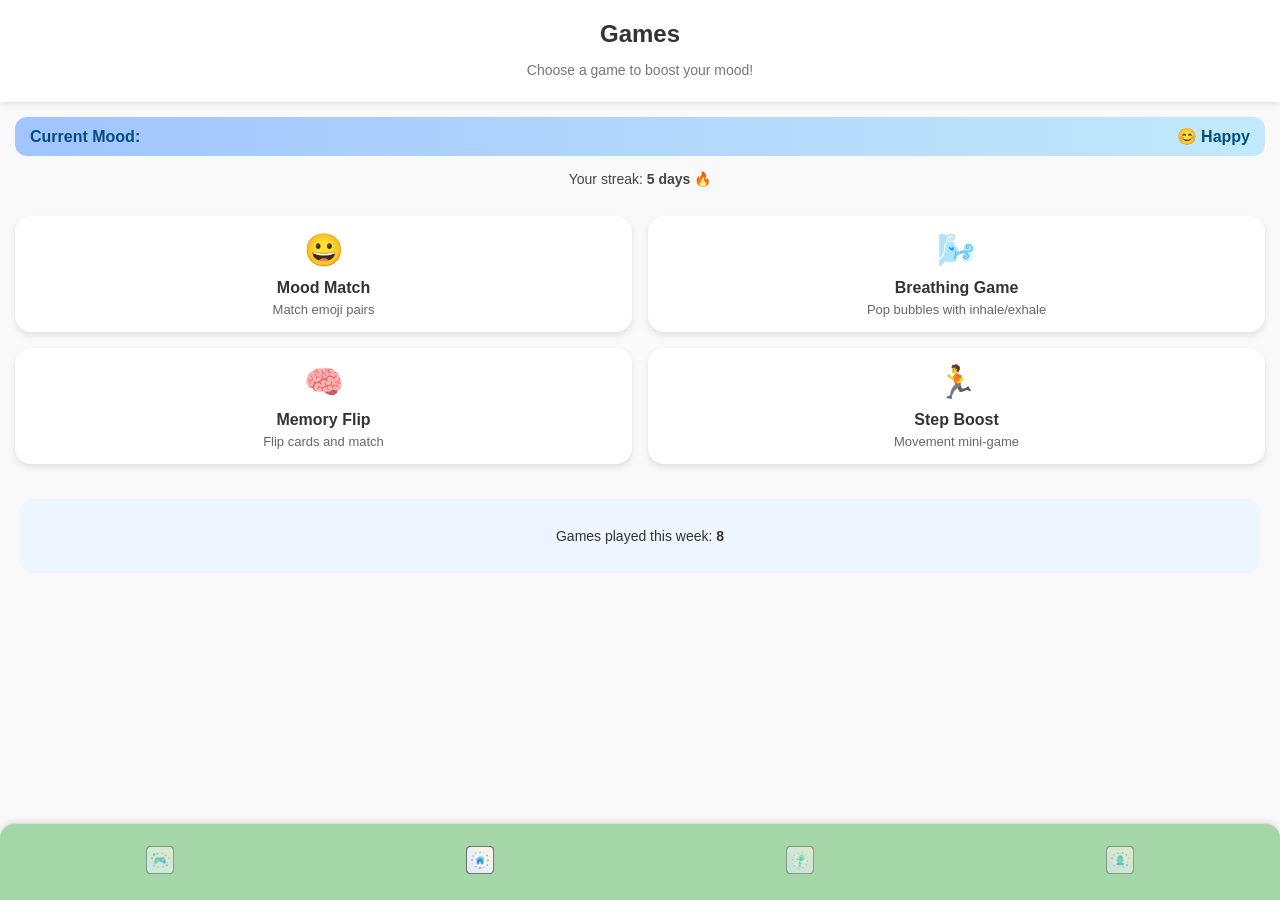
==== games.html @ 428bb930 "Add files via upload" ====
<!DOCTYPE html>
<html lang="en">
<head>
  <meta charset="UTF-8">
  <meta name="viewport" content="width=device-width, initial-scale=1.0">
  <title>Games</title>
  <link rel="stylesheet" href="style.css">
</head>
<body>
  <!-- Header -->
  <header class="games-header">
    <h1>Games</h1>
    <p class="subtitle">Choose a game to boost your mood!</p>
  </header>

  <!-- Current Mood Ribbon -->
  <div class="mood-ribbon">
    <span>Current Mood:</span>
    <span class="mood-status">😊 Happy</span>
  </div>

  <!-- Streak -->
  <div class="streak">
    <p>Your streak: <strong>5 days 🔥</strong></p>
  </div>

  <!-- Games Grid -->
  <section class="games-grid">
    <div class="game-card" onclick="openGame('mood-match.html')">
      <div class="icon">😀</div>
      <h3>Mood Match</h3>
      <p>Match emoji pairs</p>
    </div>
    <div class="game-card" onclick="openGame('breathing.html')">
      <div class="icon">🌬️</div>
      <h3>Breathing Game</h3>
      <p>Pop bubbles with inhale/exhale</p>
    </div>
    <div class="game-card" onclick="openGame('memory-flip.html')">
      <div class="icon">🧠</div>
      <h3>Memory Flip</h3>
      <p>Flip cards and match</p>
    </div>
    <div class="game-card" onclick="openGame('step-boost.html')">
      <div class="icon">🏃</div>
      <h3>Step Boost</h3>
      <p>Movement mini-game</p>
    </div>
  </section>

  <!-- Leaderboard/Progress Section -->
  <div class="progress-section">
    <p>Games played this week: <strong>8</strong></p>
  </div>

  <!-- Bottom Navigation -->
  <nav class="bottom-nav">
    <a href="games.html"><img src="assets/games-icon.png" alt="Games"></a>
    <a href="home.html" class="active"><img src="assets/home-icon.png" alt="Home"></a>
    <a href="plant.html"><img src="assets/plant.png" alt="Plant"></a>
    <a href="profile.html"><img src="assets/avatar-profile.png" alt="Profile"></a>
  </nav>

  <script src="games.js"></script>
</body>
</html>
---- style.css ----
/* ===== Buffer Page Styles ===== */
.buffer-page {
  margin: 0;
  height: 100vh;
  display: flex;
  justify-content: center;
  align-items: center;
  background-color: #ffffff; /* Change if needed */
}

.buffer-logo {
  max-width: 200px;
  width: 60%;
  height: auto;
}

/* ===== Login Page Styles ===== */
.login-page {
  margin: 0;
  height: 100vh;
  display: flex;
  justify-content: center;
  align-items: center;
  background-color: #f9f9f9;
  font-family: Arial, sans-serif;
}

.login-container {
  width: 90%;
  max-width: 350px;
  padding: 2rem;
  border-radius: 12px;
  background: #fff;
  box-shadow: 0 4px 12px rgba(0,0,0,0.1);
  text-align: center;
}

.login-logo {
  max-width: 100px;
  margin-bottom: 1rem;
}

.login-title {
  margin-bottom: 1.5rem;
  font-size: 1.5rem;
  color: #333;
}

.login-form {
  display: flex;
  flex-direction: column;
  gap: 1rem;
}

.login-input {
  padding: 0.8rem;
  border: 1px solid #ddd;
  border-radius: 8px;
  font-size: 1rem;
}

.login-btn {
  padding: 0.8rem;
  background-color: #4a90e2;
  color: #fff;
  border: none;
  border-radius: 8px;
  font-size: 1rem;
  cursor: pointer;
}

.login-btn:hover {
  background-color: #357ab8;
}

.login-extra {
  margin-top: 1rem;
  font-size: 0.9rem;
}

/* ===== Sign Up Page Styles ===== */
.signup-page {
  margin: 0;
  height: 100vh;
  display: flex;
  justify-content: center;
  align-items: center;
  background-color: #f9f9f9;
  font-family: Arial, sans-serif;
}

.signup-container {
  width: 90%;
  max-width: 400px;
  padding: 2rem;
  border-radius: 12px;
  background: #fff;
  box-shadow: 0 4px 12px rgba(0,0,0,0.1);
  text-align: center;
}

.signup-logo {
  max-width: 100px;
  margin-bottom: 1rem;
}

.signup-title {
  margin-bottom: 1.5rem;
  font-size: 1.5rem;
  color: #333;
}

.signup-form {
  display: flex;
  flex-direction: column;
  gap: 1rem;
}

.signup-input {
  padding: 0.8rem;
  border: 1px solid #ddd;
  border-radius: 8px;
  font-size: 1rem;
}

.signup-terms {
  font-size: 0.9rem;
  text-align: left;
  margin: 0.5rem 0;
  display: flex;
  align-items: center;
  gap: 0.5rem;
}

.signup-terms a {
  color: #4a90e2;
  text-decoration: none;
}

.signup-terms a:hover {
  text-decoration: underline;
}

.signup-btn {
  padding: 0.8rem;
  background-color: #4a90e2;
  color: #fff;
  border: none;
  border-radius: 8px;
  font-size: 1rem;
  cursor: pointer;
}

.signup-btn:hover {
  background-color: #357ab8;
}

.signup-extra {
  margin-top: 1rem;
  font-size: 0.9rem;
}

/* ===== Personal Info Page ===== */
.personal-page {
  margin: 0;
  font-family: Arial, sans-serif;
  background: linear-gradient(to bottom, #d7f1ff, #a4d4f7);
  min-height: 100vh;
  display: flex;
  justify-content: center;
  align-items: flex-start;
  padding: 20px;
}

.personal-container {
  background: #fff;
  padding: 20px;
  border-radius: 12px;
  max-width: 400px;
  width: 100%;
  box-shadow: 0 4px 10px rgba(0,0,0,0.1);
}

.intro-section {
  text-align: center;
  margin-bottom: 20px;
}

.mascot {
  max-width: 100px;
  display: block;
  margin: 0 auto 10px;
}

.intro-text {
  font-size: 14px;
  color: #333;
}

label {
  display: block;
  margin: 10px 0 5px;
  font-weight: bold;
  font-size: 14px;
}

input[type="text"],
input[type="number"],
select {
  width: 100%;
  padding: 8px;
  border-radius: 6px;
  border: 1px solid #ccc;
  margin-bottom: 10px;
  font-size: 14px;
}

.section-title {
  margin: 15px 0 5px;
  font-weight: bold;
}

.chip-group {
  display: flex;
  flex-wrap: wrap;
  gap: 8px;
  margin-bottom: 15px;
}

.chip {
  padding: 6px 12px;
  border-radius: 20px;
  border: 1px solid #555;
  background: #f0f0f0;
  cursor: pointer;
  font-size: 12px;
}

.chip.active {
  background: #4caf50;
  color: #fff;
}

.checkbox-group {
  display: flex;
  flex-direction: column;
  gap: 6px;
  margin-bottom: 15px;
}

.submit-btn {
  width: 100%;
  padding: 10px;
  border: none;
  border-radius: 8px;
  background: #4caf50;
  color: white;
  font-size: 16px;
  cursor: pointer;

  
}

/* ===== Mood Page Styles ===== */
.mood-page {
  margin: 0;
  height: 100vh;
  display: flex;
  justify-content: center;
  align-items: center;
  background: linear-gradient(to bottom, #b6d4e3, #ffffff);
  font-family: Arial, sans-serif;
}

.mood-container {
  text-align: center;
  width: 90%;
  max-width: 400px;
  background: #ffffffdd;
  padding: 20px;
  border-radius: 12px;
  box-shadow: 0px 4px 10px rgba(0,0,0,0.1);
}

.slider-wrapper {
  position: relative;
  width: 100%;
  margin: 20px 0;
}

.mood-slider {
  width: 100%;
  -webkit-appearance: none;
  height: 8px;
  border-radius: 4px;
  background: #ddd;
  outline: none;
  margin-bottom: 40px; /* space for icons */
}

.mood-slider::-webkit-slider-thumb {
  -webkit-appearance: none;
  width: 24px;
  height: 24px;
  border-radius: 50%;
  background: #4cafef;
  cursor: pointer;
  box-shadow: 0px 2px 5px rgba(0,0,0,0.2);
}

.mood-slider::-moz-range-thumb {
  width: 24px;
  height: 24px;
  border-radius: 50%;
  background: #4cafef;
  cursor: pointer;
}

.mood-icons {
  display: flex;
  justify-content: space-between;
  position: absolute;
  top: 20px; /* aligns icons under track */
  left: 0;
  right: 0;
  pointer-events: none;
}

.mood-icons img {
  width: 30px;
  height: 30px;
  object-fit: contain;
  opacity: 0.7;
  transition: transform 0.2s, opacity 0.2s;
}

.mood-icons img.active {
  transform: scale(1.2);
  opacity: 1;
}

#moodLabel {
  font-size: 18px;
  margin-bottom: 20px;
}

.mood-submit {
  background: #4cafef;
  border: none;
  color: white;
  padding: 12px 20px;
  border-radius: 8px;
  font-size: 16px;
  cursor: pointer;
  transition: 0.2s;
}

.mood-submit:hover {
  background: #3a9fd6;
}

/* ===== Home Page Styles ===== */
/* ===== Global Styles ===== */
body {
  margin: 0;
  font-family: "Inter", Arial, sans-serif;
  background-color: #f8faff;
  color: #333;
}

h1, h2 {
  margin: 0;
  font-weight: 600;
}

h2 {
  font-size: 1.2rem;
  margin-bottom: 0.5rem;
}

.section-head {
  margin-bottom: 0.5rem;
}

/* ===== Header ===== */
.hc-header {
  background: #4a90e2;
  color: white;
  padding: 1rem;
  text-align: center;
  font-size: 1.4rem;
  font-weight: bold;
  letter-spacing: 1px;
  position: sticky;
  top: 0;
  z-index: 10;
}

/* ===== Main Content ===== */
.hc-main {
  padding: 1rem;
  padding-bottom: 80px; /* leave space for bottom nav */
}

/* ===== Current Mood Ribbon ===== */
.mood-ribbon {
  display: flex;
  justify-content: space-between;
  align-items: center;
  background: linear-gradient(90deg, #a3d8f4, #e1f5fe);
  padding: 0.8rem 1rem;
  border-radius: 12px;
  margin-bottom: 1.2rem;
  font-size: 1rem;
  font-weight: 500;
  color: #004d80;
}

.mood-right {
  font-weight: 600;
}

/* ===== Weekly Reports ===== */
.weekly-reports {
  background: #fff;
  border-radius: 16px;
  padding: 1rem;
  margin-bottom: 1.5rem;
  box-shadow: 0 2px 8px rgba(0,0,0,0.05);
}

.chart-wrap {
  margin-bottom: 1rem;
}

.weekly-stats div {
  margin: 0.2rem 0;
  font-size: 0.9rem;
}

/* ===== Suggestions Grid ===== */
.suggestions {
  background: #fff;
  border-radius: 16px;
  padding: 1rem;
  margin-bottom: 1.5rem;
  box-shadow: 0 2px 8px rgba(0,0,0,0.05);
}

.suggestions .grid {
  display: grid;
  grid-template-columns: repeat(2, 1fr);
  gap: 1rem;
}

.card {
  background: #f0f8ff;
  border-radius: 16px;
  padding: 0.8rem;
  text-align: center;
  transition: transform 0.2s ease;
}

.card:hover {
  transform: translateY(-3px);
}

.card img {
  width: 40px;
  height: 40px;
  margin-bottom: 0.5rem;
}

.card-text {
  font-size: 0.9rem;
  font-weight: 500;
}

/* ===== Today's Insights ===== */
.insights {
  background: #fff;
  border-radius: 16px;
  padding: 1rem;
  margin-bottom: 2rem;
  box-shadow: 0 2px 8px rgba(0,0,0,0.05);
}

.insight-scroll {
  display: flex;
  overflow-x: auto;
  gap: 1rem;
  padding-bottom: 0.5rem;
}

.insight-scroll::-webkit-scrollbar {
  display: none; /* hide scrollbar */
}

.insight-card {
  min-width: 200px;
  height: 120px;
  background: linear-gradient(135deg, #e1f5fe, #bbdefb);
  border-radius: 16px;
  padding: 0.8rem;
  display: flex;
  align-items: center;
  font-size: 0.95rem;
  font-weight: 500;
  color: #003366;
  box-shadow: 0 2px 6px rgba(0,0,0,0.05);
}

/* ===== Bottom Navigation ===== */
.bottom-nav {
  position: fixed;
  bottom: 0;
  left: 0;
  right: 0;
  height: 60px;
  background: #fff;
  display: flex;
  justify-content: space-around;
  align-items: center;
  border-top: 1px solid #ddd;
  box-shadow: 0 -2px 8px rgba(0,0,0,0.05);
}

.bottom-nav a {
  flex: 1;
  text-align: center;
}

.bottom-nav img {
  width: 32px;
  height: 32px;
  object-fit: contain;
  opacity: 0.6;
  transition: opacity 0.2s ease;
}

.bottom-nav a.active img,
.bottom-nav a:hover img {
  opacity: 1;
}

/* ===== Games Page ===== */
body {
  font-family: 'Inter', sans-serif;
  margin: 0;
  padding: 0;
  background: #f9f9f9;
  color: #333;
}

/* Header */
.games-header {
  text-align: center;
  padding: 20px 10px 10px;
  background: #ffffff;
  box-shadow: 0px 2px 5px rgba(0,0,0,0.1);
}
.games-header h1 {
  font-size: 24px;
  margin: 0;
}
.subtitle {
  font-size: 14px;
  color: #777;
}

/* Mood Ribbon */
.mood-ribbon {
  margin: 15px;
  padding: 10px 15px;
  border-radius: 12px;
  background: linear-gradient(to right, #a1c4fd, #c2e9fb);
  display: flex;
  justify-content: space-between;
  font-weight: bold;
}
.mood-status {
  font-size: 16px;
}

/* Streak */
.streak {
  text-align: center;
  margin: 10px 0;
  font-size: 14px;
  color: #444;
}

/* Games Grid */
.games-grid {
  display: grid;
  grid-template-columns: repeat(2, 1fr);
  gap: 16px;
  padding: 15px;
}
.game-card {
  background: #fff;
  border-radius: 16px;
  box-shadow: 0px 3px 6px rgba(0,0,0,0.1);
  padding: 15px;
  text-align: center;
  cursor: pointer;
  transition: transform 0.2s ease;
}
.game-card:hover {
  transform: scale(1.05);
}
.game-card .icon {
  font-size: 32px;
  margin-bottom: 10px;
}
.game-card h3 {
  margin: 0;
  font-size: 16px;
}
.game-card p {
  margin: 5px 0 0;
  font-size: 13px;
  color: #666;
}

/* Progress Section */
.progress-section {
  margin: 20px;
  padding: 15px;
  background: #eef7ff;
  border-radius: 12px;
  font-size: 14px;
  text-align: center;
}

/* Bottom Navigation */
.bottom-nav {
  position: fixed;
  bottom: 0;
  left: 0;
  right: 0;
  background: #ffffff;
  display: flex;
  justify-content: space-around;
  align-items: center;
  padding: 8px 0;
  box-shadow: 0 -2px 6px rgba(0,0,0,0.1);
}
.bottom-nav img {
  width: 32px;
  height: 32px;
}

/* Plant Page */
.plant-page .hc-header {
  text-align: center;
  margin-bottom: 1rem;
}
.plant-page .subtitle {
  font-size: 14px;
  color: #555;
}

.plant-visual {
  text-align: center;
  margin: 20px 0;
}
.plant-visual img {
  max-width: 200px;
  height: auto;
}
.growth-status {
  margin-top: 8px;
  font-weight: bold;
  color: #2b8a3e;
}

.tasks {
  margin: 20px;
}
.tasks-grid {
  display: grid;
  grid-template-columns: repeat(3, 1fr);
  gap: 12px;
}
.task-card {
  background: #f0f8ff;
  border-radius: 12px;
  padding: 12px;
  text-align: center;
  cursor: pointer;
  transition: transform 0.2s ease;
}
.task-card:hover {
  transform: scale(1.05);
}
.task-card img {
  width: 40px;
  height: 40px;
  margin-bottom: 8px;
}

.weekly-summary {
  margin: 20px;
}
.week-grid {
  display: grid;
  grid-template-columns: repeat(7, 1fr);
  gap: 8px;
  justify-items: center;
  margin-bottom: 8px;
}
.week-grid .day img {
  width: 30px;
  height: 30px;
}
.week-grid .completed img {
  filter: none;
}
.week-grid .missed img {
  filter: grayscale(100%);
}


/* ================================================
   PROFILE PAGE STYLE
   ================================================ */

.profile-page {
  background-color: #f8fcfa;
  color: #333;
  font-family: "Poppins", sans-serif;
}

.profile-page .hc-header {
  background-color: #94d1be;
  color: #fff;
  text-align: center;
  padding: 1rem;
  font-weight: 600;
  letter-spacing: 0.5px;
  border-bottom: 2px solid #7ab8a3;
}

.profile-page .hc-main {
  padding: 1rem;
  padding-bottom: 80px; /* Space for nav */
}

/* Profile Top Section */
.profile-top {
  display: flex;
  flex-direction: column;
  align-items: center;
  margin-bottom: 1.2rem;
}

.profile-avatar {
  width: 110px;
  height: 110px;
  border-radius: 50%;
  object-fit: cover;
  border: 3px solid #94d1be;
  margin-bottom: 0.6rem;
}

.profile-username {
  font-size: 1.5rem;
  margin-bottom: 0.2rem;
}

.profile-mood {
  font-size: 0.95rem;
  color: #666;
  margin-bottom: 0.8rem;
}

.edit-profile-btn {
  background-color: #94d1be;
  border: none;
  border-radius: 20px;
  padding: 0.5rem 1.2rem;
  color: white;
  font-size: 0.9rem;
  cursor: pointer;
  transition: background 0.3s;
  margin-bottom: 1rem;
}

.edit-profile-btn:hover {
  background-color: #7ab8a3;
}

/* Profile Stats Row */
.profile-stats {
  display: flex;
  justify-content: space-around;
  width: 100%;
  margin-top: 0.5rem;
  border-top: 1px solid #e0e0e0;
  padding-top: 0.8rem;
}

.profile-stats .stat {
  text-align: center;
}

.profile-stats .stat h3 {
  margin: 0;
  font-size: 1.1rem;
  color: #333;
}

.profile-stats .stat p {
  margin: 0.2rem 0 0;
  font-size: 0.85rem;
  color: #777;
}

/* Divider */
.divider {
  border: none;
  border-top: 1px solid #e3e3e3;
  margin: 1rem 0;
}

/* Profile Cards */
.profile-card {
  background: white;
  border-radius: 15px;
  box-shadow: 0 3px 6px rgba(0,0,0,0.05);
  padding: 1rem;
  margin-bottom: 1rem;
}

.profile-card h3 {
  margin-top: 0;
  font-size: 1.1rem;
  color: #333;
  margin-bottom: 0.6rem;
}

/* Account Info Items */
.profile-card .info-item {
  display: flex;
  justify-content: space-between;
  padding: 0.6rem 0;
  border-bottom: 1px solid #f0f0f0;
  font-size: 0.95rem;
}

.profile-card .info-item:last-child {
  border-bottom: none;
}

/* Progress Bar */
.progress-bar {
  width: 100%;
  background: #e6f5ef;
  border-radius: 8px;
  overflow: hidden;
  margin-top: 0.6rem;
  height: 10px;
}

.progress-bar .progress {
  height: 10px;
  background: #94d1be;
  border-radius: 8px;
}

/* Settings */
.settings ul {
  list-style: none;
  padding: 0;
  margin: 0;
}

.settings li {
  padding: 0.8rem 0.4rem;
  border-bottom: 1px solid #f0f0f0;
  cursor: pointer;
  transition: background 0.3s;
  font-size: 0.95rem;
  display: flex;
  align-items: center;
}

.settings li:hover {
  background: #f9fefc;
}

.settings .logout {
  color: #e74c3c;
  font-weight: 600;
  border-top: 1px solid #f0f0f0;
}

/* Mobile Adjustments */
@media (max-width: 600px) {
  .profile-top {
    padding: 0.5rem;
  }

  .profile-stats {
    gap: 0.5rem;
  }

  .profile-card {
    padding: 0.8rem;
  }
}

/* ---------- PLANT PAGE STYLES ---------- */
body.plant-page {
  font-family: "Poppins", sans-serif;
  background: linear-gradient(to bottom, #e8f5e9, #ffffff);
  margin: 0;
  padding: 0;
  color: #333;
}

header.hc-header {
  text-align: center;
  padding: 1.2rem;
  background-color: #a5d6a7;
  border-radius: 0 0 1.5rem 1.5rem;
  box-shadow: 0 2px 6px rgba(0, 0, 0, 0.15);
}

header.hc-header h1 {
  margin: 0;
  font-size: 1.8rem;
  color: #2e7d32;
}

header.hc-header .subtitle {
  color: #4f774f;
  font-size: 0.95rem;
}

.hc-main {
  padding: 1.2rem;
  margin-bottom: 80px;
}

.plant-visual {
  display: flex;
  flex-direction: column;
  align-items: center;
  margin: 1rem 0 2rem;
}

.plant-visual img {
  width: 150px;
  transition: all 0.5s ease-in-out;
}

.growth-status {
  margin-top: 10px;
  font-weight: 500;
  color: #388e3c;
}

.nurture-btn {
  margin-top: 15px;
  background-color: #66bb6a;
  border: none;
  color: white;
  padding: 10px 20px;
  border-radius: 25px;
  cursor: pointer;
  font-size: 1rem;
  transition: background 0.3s;
}

.nurture-btn:hover {
  background-color: #57a05a;
}

/* ---------- TASK SECTION ---------- */
.tasks {
  margin-top: 2rem;
}

.tasks h2 {
  text-align: center;
  color: #2e7d32;
  margin-bottom: 1rem;
}

.tasks-grid {
  display: grid;
  grid-template-columns: repeat(auto-fit, minmax(100px, 1fr));
  gap: 15px;
}

.task-card {
  background: #f1f8e9;
  border-radius: 12px;
  padding: 1rem;
  text-align: center;
  box-shadow: 0 2px 4px rgba(0, 0, 0, 0.1);
  cursor: pointer;
  transition: transform 0.2s, box-shadow 0.2s;
}

.task-card:hover {
  transform: translateY(-5px);
  box-shadow: 0 4px 10px rgba(0, 0, 0, 0.15);
}

.task-card img {
  width: 100px;
  height: 100px;
  margin-bottom: 10px;
}

.task-card h3 {
  margin: 0;
  font-size: 1rem;
  color: #2e7d32;
}

.task-card p {
  font-size: 0.8rem;
  color: #666;
}

/* ---------- POPUP ---------- */
.popup-overlay {
  position: fixed;
  top: 0; left: 0;
  width: 100%; height: 100%;
  background: rgba(0, 0, 0, 0.6);
  display: none;
  justify-content: center;
  align-items: center;
  z-index: 1000;
}

.popup {
  background: #fff;
  padding: 1.5rem;
  border-radius: 15px;
  width: 85%;
  max-width: 400px;
  text-align: center;
}

.popup h3 {
  margin-bottom: 1rem;
  color: #2e7d32;
}

.popup textarea {
  width: 100%;
  height: 80px;
  border-radius: 10px;
  border: 1px solid #ccc;
  padding: 10px;
  font-family: inherit;
  resize: none;
}

.popup button {
  margin-top: 1rem;
  background-color: #66bb6a;
  color: white;
  border: none;
  padding: 10px 20px;
  border-radius: 20px;
  cursor: pointer;
}

.popup button:hover {
  background-color: #57a05a;
}

/* ---------- BOTTOM NAV ---------- */
.bottom-nav {
  position: fixed;
  bottom: 0;
  left: 0;
  width: 100%;
  background: #a5d6a7;
  display: flex;
  justify-content: space-around;
  align-items: center;
  padding: 0.5rem 0;
  border-radius: 15px 15px 0 0;
}

.bottom-nav a img {
  width: 28px;
}

/* ---------- RESPONSIVE ---------- */
@media (max-width: 480px) {
  header.hc-header h1 {
    font-size: 1.5rem;
  }

  .task-card {
    padding: 0.8rem;
  }

  .plant-visual img {
    width: 120px;
  }
}
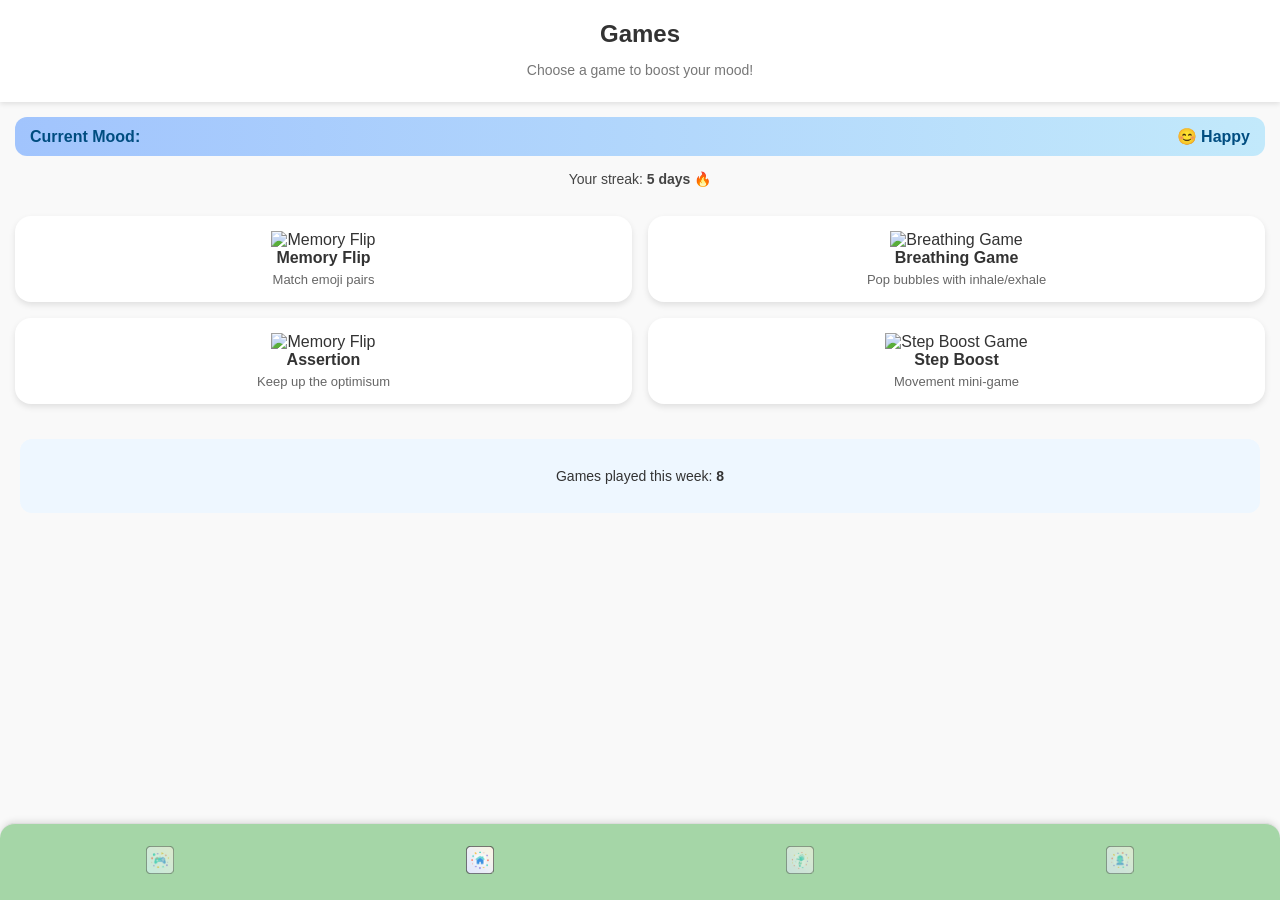
==== commit 407d5485: "game-icon addition" ====
--- a/games.html
+++ b/games.html
@@ -26,23 +26,26 @@
 
   <!-- Games Grid -->
   <section class="games-grid">
-    <div class="game-card" onclick="openGame('mood-match.html')">
-      <div class="icon">😀</div>
-      <h3>Mood Match</h3>
+    <div class="game-card" onclick="openGame('match-game.html')">
+      <img src="assets/match.png" alt="Memory Flip" class="game-icon">
+      <h3>Memory Flip</h3>
       <p>Match emoji pairs</p>
     </div>
+
     <div class="game-card" onclick="openGame('breathing.html')">
-      <div class="icon">🌬️</div>
+      <img src="assets/breathing.png" alt="Breathing Game" class="game-icon">
       <h3>Breathing Game</h3>
       <p>Pop bubbles with inhale/exhale</p>
     </div>
-    <div class="game-card" onclick="openGame('memory-flip.html')">
-      <div class="icon">🧠</div>
-      <h3>Memory Flip</h3>
-      <p>Flip cards and match</p>
+
+    <div class="game-card" onclick="openGame('sentence-reframe.html')">
+      <img src="assets/sentence.png" alt="Memory Flip" class="game-icon">
+      <h3>Assertion</h3>
+      <p>Keep up the optimisum</p>
     </div>
+
     <div class="game-card" onclick="openGame('step-boost.html')">
-      <div class="icon">🏃</div>
+      <img src="assets/step-boost.png" alt="Step Boost Game" class="game-icon">
       <h3>Step Boost</h3>
       <p>Movement mini-game</p>
     </div>
@@ -61,6 +64,6 @@
     <a href="profile.html"><img src="assets/avatar-profile.png" alt="Profile"></a>
   </nav>
 
-  <script src="games.js"></script>
+  <script src="script.js"></script>
 </body>
 </html>
